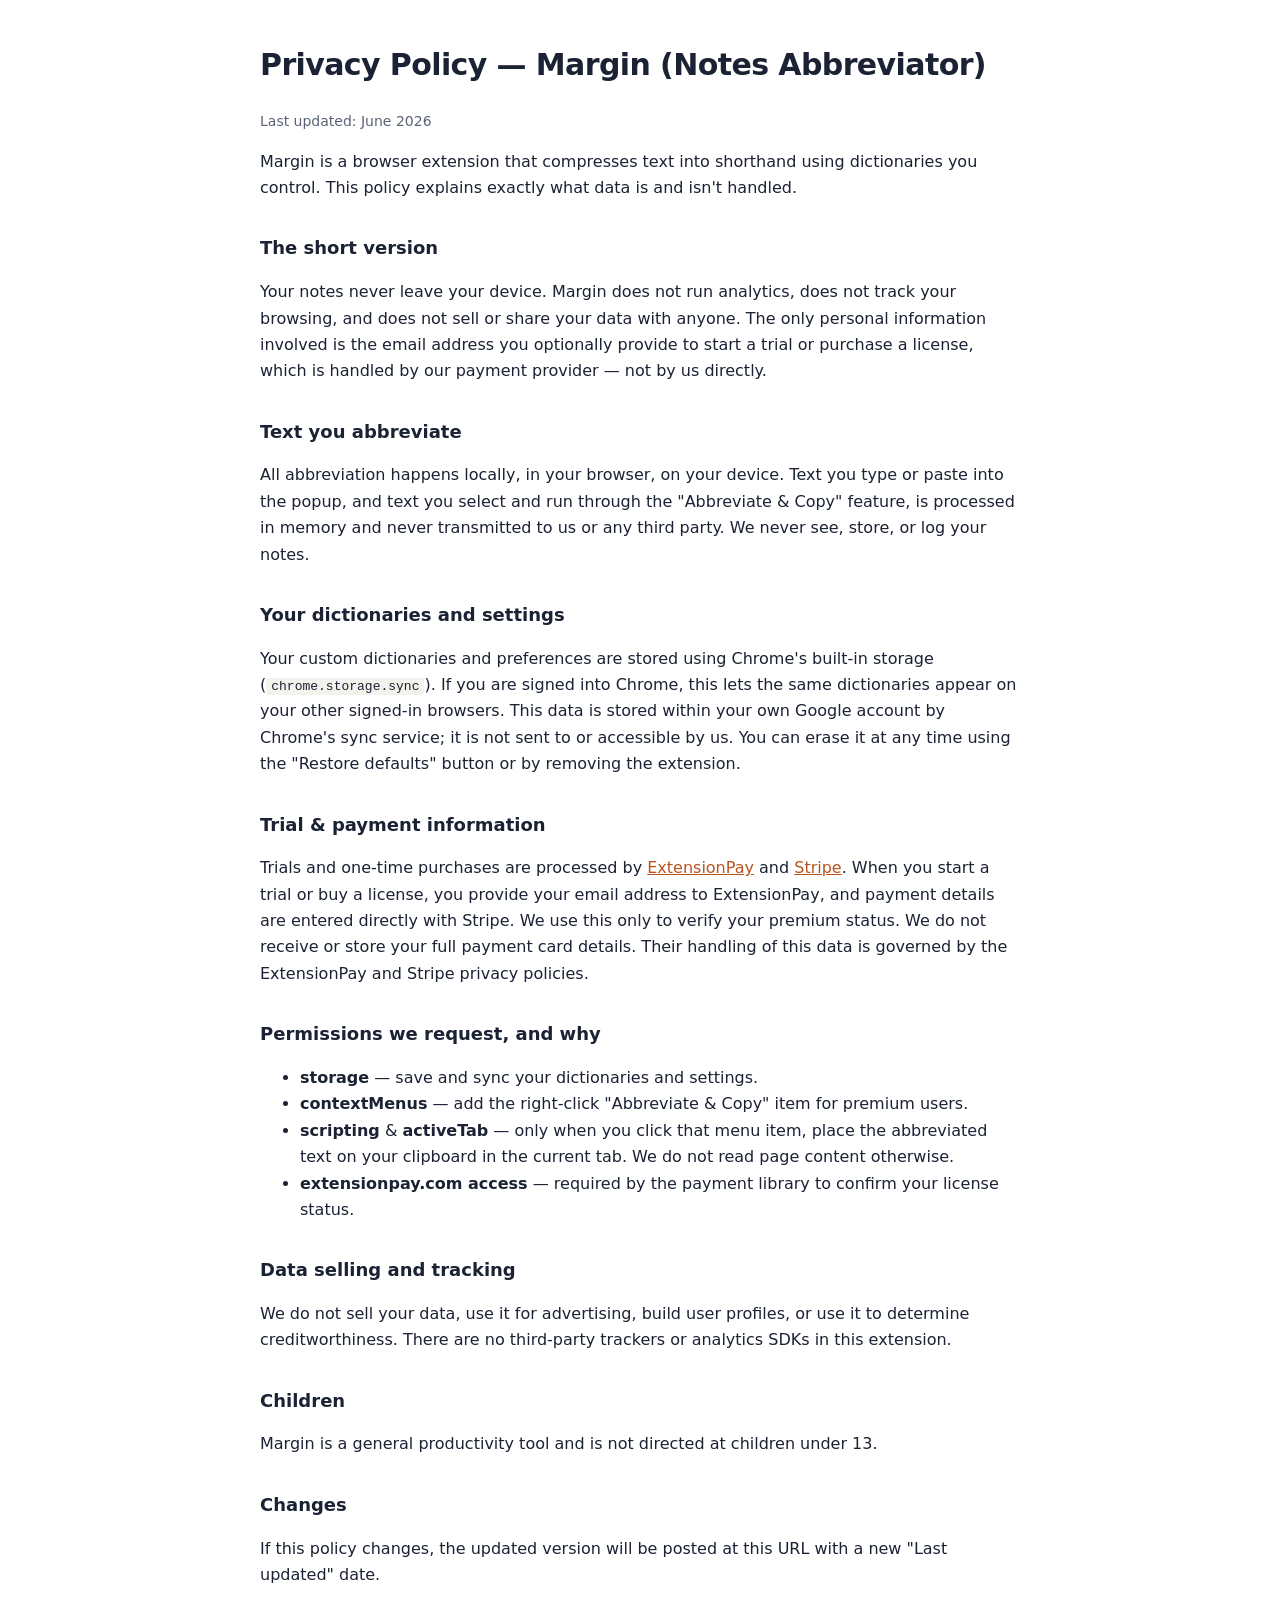
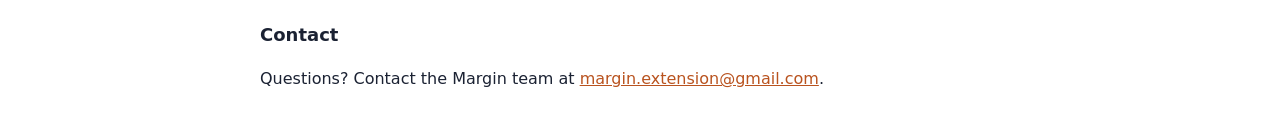
==== docs/index.html @ dcedc7fb "Create index.html" ====
<!DOCTYPE html>
<html lang="en">
<head>
<meta charset="UTF-8">
<meta name="viewport" content="width=device-width, initial-scale=1.0">
<title>Margin — Privacy Policy</title>
<style>
  body{max-width:760px;margin:40px auto;padding:0 20px;font-family:system-ui,-apple-system,Segoe UI,Roboto,Arial,sans-serif;color:#1b2233;line-height:1.65;}
  h1{font-size:30px;letter-spacing:-.02em;} h2{margin-top:32px;font-size:18px;}
  code{background:#f3f2ed;padding:1px 5px;border-radius:3px;}
  .muted{color:#5a6275;font-size:14px;}
  a{color:#b9531f;}
</style>
</head>
<body>
  <h1>Privacy Policy — Margin (Notes Abbreviator)</h1>
  <p class="muted">Last updated: June 2026</p>

  <p>Margin is a browser extension that compresses text into shorthand using dictionaries you control. This policy explains exactly what data is and isn't handled.</p>

  <h2>The short version</h2>
  <p>Your notes never leave your device. Margin does not run analytics, does not track your browsing, and does not sell or share your data with anyone. The only personal information involved is the email address you optionally provide to start a trial or purchase a license, which is handled by our payment provider — not by us directly.</p>

  <h2>Text you abbreviate</h2>
  <p>All abbreviation happens locally, in your browser, on your device. Text you type or paste into the popup, and text you select and run through the "Abbreviate &amp; Copy" feature, is processed in memory and never transmitted to us or any third party. We never see, store, or log your notes.</p>

  <h2>Your dictionaries and settings</h2>
  <p>Your custom dictionaries and preferences are stored using Chrome's built-in storage (<code>chrome.storage.sync</code>). If you are signed into Chrome, this lets the same dictionaries appear on your other signed-in browsers. This data is stored within your own Google account by Chrome's sync service; it is not sent to or accessible by us. You can erase it at any time using the "Restore defaults" button or by removing the extension.</p>

  <h2>Trial &amp; payment information</h2>
  <p>Trials and one-time purchases are processed by <a href="https://extensionpay.com" rel="noopener">ExtensionPay</a> and <a href="https://stripe.com" rel="noopener">Stripe</a>. When you start a trial or buy a license, you provide your email address to ExtensionPay, and payment details are entered directly with Stripe. We use this only to verify your premium status. We do not receive or store your full payment card details. Their handling of this data is governed by the ExtensionPay and Stripe privacy policies.</p>

  <h2>Permissions we request, and why</h2>
  <ul>
    <li><strong>storage</strong> — save and sync your dictionaries and settings.</li>
    <li><strong>contextMenus</strong> — add the right-click "Abbreviate &amp; Copy" item for premium users.</li>
    <li><strong>scripting</strong> &amp; <strong>activeTab</strong> — only when you click that menu item, place the abbreviated text on your clipboard in the current tab. We do not read page content otherwise.</li>
    <li><strong>extensionpay.com access</strong> — required by the payment library to confirm your license status.</li>
  </ul>

  <h2>Data selling and tracking</h2>
  <p>We do not sell your data, use it for advertising, build user profiles, or use it to determine creditworthiness. There are no third-party trackers or analytics SDKs in this extension.</p>

  <h2>Children</h2>
  <p>Margin is a general productivity tool and is not directed at children under 13.</p>

  <h2>Changes</h2>
  <p>If this policy changes, the updated version will be posted at this URL with a new "Last updated" date.</p>

  <h2>Contact</h2>
  <p>Questions? Contact the Margin team at <a href="mailto:margin.extension@gmail.com">margin.extension@gmail.com</a>.</p>
</body>
</html>
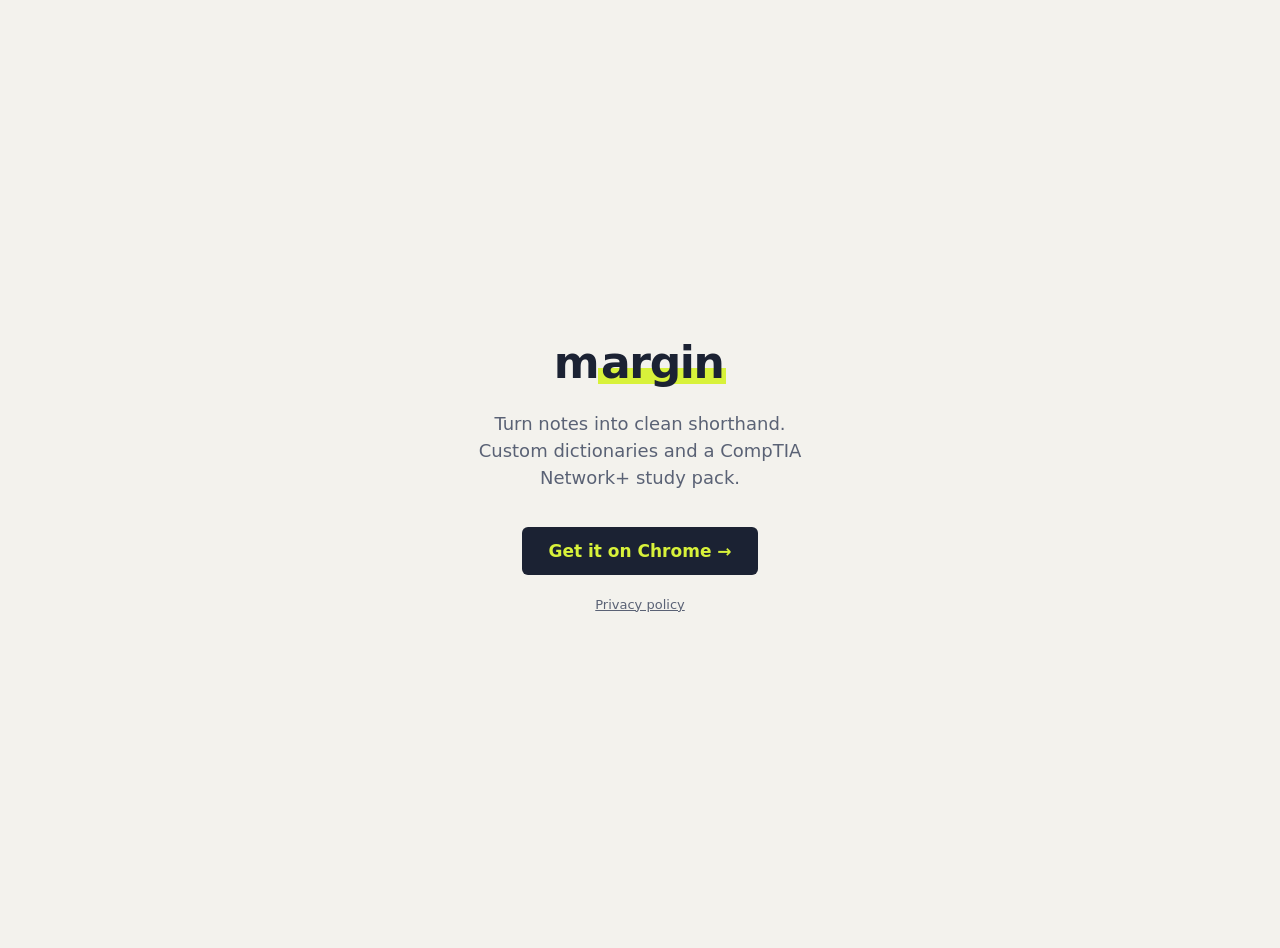
==== commit 2778072a: "Update index.html" ====
--- a/docs/index.html
+++ b/docs/index.html
@@ -3,51 +3,23 @@
 <head>
 <meta charset="UTF-8">
 <meta name="viewport" content="width=device-width, initial-scale=1.0">
-<title>Margin — Privacy Policy</title>
+<title>Margin — Notes Abbreviator</title>
 <style>
-  body{max-width:760px;margin:40px auto;padding:0 20px;font-family:system-ui,-apple-system,Segoe UI,Roboto,Arial,sans-serif;color:#1b2233;line-height:1.65;}
-  h1{font-size:30px;letter-spacing:-.02em;} h2{margin-top:32px;font-size:18px;}
-  code{background:#f3f2ed;padding:1px 5px;border-radius:3px;}
-  .muted{color:#5a6275;font-size:14px;}
-  a{color:#b9531f;}
+  body{margin:0;min-height:100vh;display:flex;flex-direction:column;align-items:center;justify-content:center;
+       font-family:system-ui,-apple-system,Segoe UI,Roboto,Arial,sans-serif;background:#f3f2ed;color:#1b2233;text-align:center;padding:24px;}
+  h1{font-size:44px;letter-spacing:-.03em;margin:0 0 4px;}
+  h1 em{font-style:normal;background:linear-gradient(transparent 60%,#d8f23a 60%,#d8f23a 92%,transparent 92%);padding:0 .06em;}
+  p{color:#5a6275;font-size:18px;max-width:30ch;line-height:1.5;}
+  a.cta{margin-top:18px;background:#1b2233;color:#d8f23a;text-decoration:none;font-weight:700;
+        padding:14px 26px;border-radius:6px;font-size:17px;}
+  a.cta:hover{background:#000;}
+  a.small{margin-top:22px;color:#5a6275;font-size:13px;}
 </style>
 </head>
 <body>
-  <h1>Privacy Policy — Margin (Notes Abbreviator)</h1>
-  <p class="muted">Last updated: June 2026</p>
-
-  <p>Margin is a browser extension that compresses text into shorthand using dictionaries you control. This policy explains exactly what data is and isn't handled.</p>
-
-  <h2>The short version</h2>
-  <p>Your notes never leave your device. Margin does not run analytics, does not track your browsing, and does not sell or share your data with anyone. The only personal information involved is the email address you optionally provide to start a trial or purchase a license, which is handled by our payment provider — not by us directly.</p>
-
-  <h2>Text you abbreviate</h2>
-  <p>All abbreviation happens locally, in your browser, on your device. Text you type or paste into the popup, and text you select and run through the "Abbreviate &amp; Copy" feature, is processed in memory and never transmitted to us or any third party. We never see, store, or log your notes.</p>
-
-  <h2>Your dictionaries and settings</h2>
-  <p>Your custom dictionaries and preferences are stored using Chrome's built-in storage (<code>chrome.storage.sync</code>). If you are signed into Chrome, this lets the same dictionaries appear on your other signed-in browsers. This data is stored within your own Google account by Chrome's sync service; it is not sent to or accessible by us. You can erase it at any time using the "Restore defaults" button or by removing the extension.</p>
-
-  <h2>Trial &amp; payment information</h2>
-  <p>Trials and one-time purchases are processed by <a href="https://extensionpay.com" rel="noopener">ExtensionPay</a> and <a href="https://stripe.com" rel="noopener">Stripe</a>. When you start a trial or buy a license, you provide your email address to ExtensionPay, and payment details are entered directly with Stripe. We use this only to verify your premium status. We do not receive or store your full payment card details. Their handling of this data is governed by the ExtensionPay and Stripe privacy policies.</p>
-
-  <h2>Permissions we request, and why</h2>
-  <ul>
-    <li><strong>storage</strong> — save and sync your dictionaries and settings.</li>
-    <li><strong>contextMenus</strong> — add the right-click "Abbreviate &amp; Copy" item for premium users.</li>
-    <li><strong>scripting</strong> &amp; <strong>activeTab</strong> — only when you click that menu item, place the abbreviated text on your clipboard in the current tab. We do not read page content otherwise.</li>
-    <li><strong>extensionpay.com access</strong> — required by the payment library to confirm your license status.</li>
-  </ul>
-
-  <h2>Data selling and tracking</h2>
-  <p>We do not sell your data, use it for advertising, build user profiles, or use it to determine creditworthiness. There are no third-party trackers or analytics SDKs in this extension.</p>
-
-  <h2>Children</h2>
-  <p>Margin is a general productivity tool and is not directed at children under 13.</p>
-
-  <h2>Changes</h2>
-  <p>If this policy changes, the updated version will be posted at this URL with a new "Last updated" date.</p>
-
-  <h2>Contact</h2>
-  <p>Questions? Contact the Margin team at <a href="mailto:margin.extension@gmail.com">margin.extension@gmail.com</a>.</p>
+  <h1>m<em>argin</em></h1>
+  <p>Turn notes into clean shorthand. Custom dictionaries and a CompTIA Network+ study pack.</p>
+  <a class="cta" href="https://chromewebstore.google.com/detail/margin-%E2%80%94-notes-abbreviato/ahgckibbndpgighnpgigbokkbjbpokbh">Get it on Chrome →</a>
+  <a class="small" href="privacy.html">Privacy policy</a>
 </body>
 </html>
